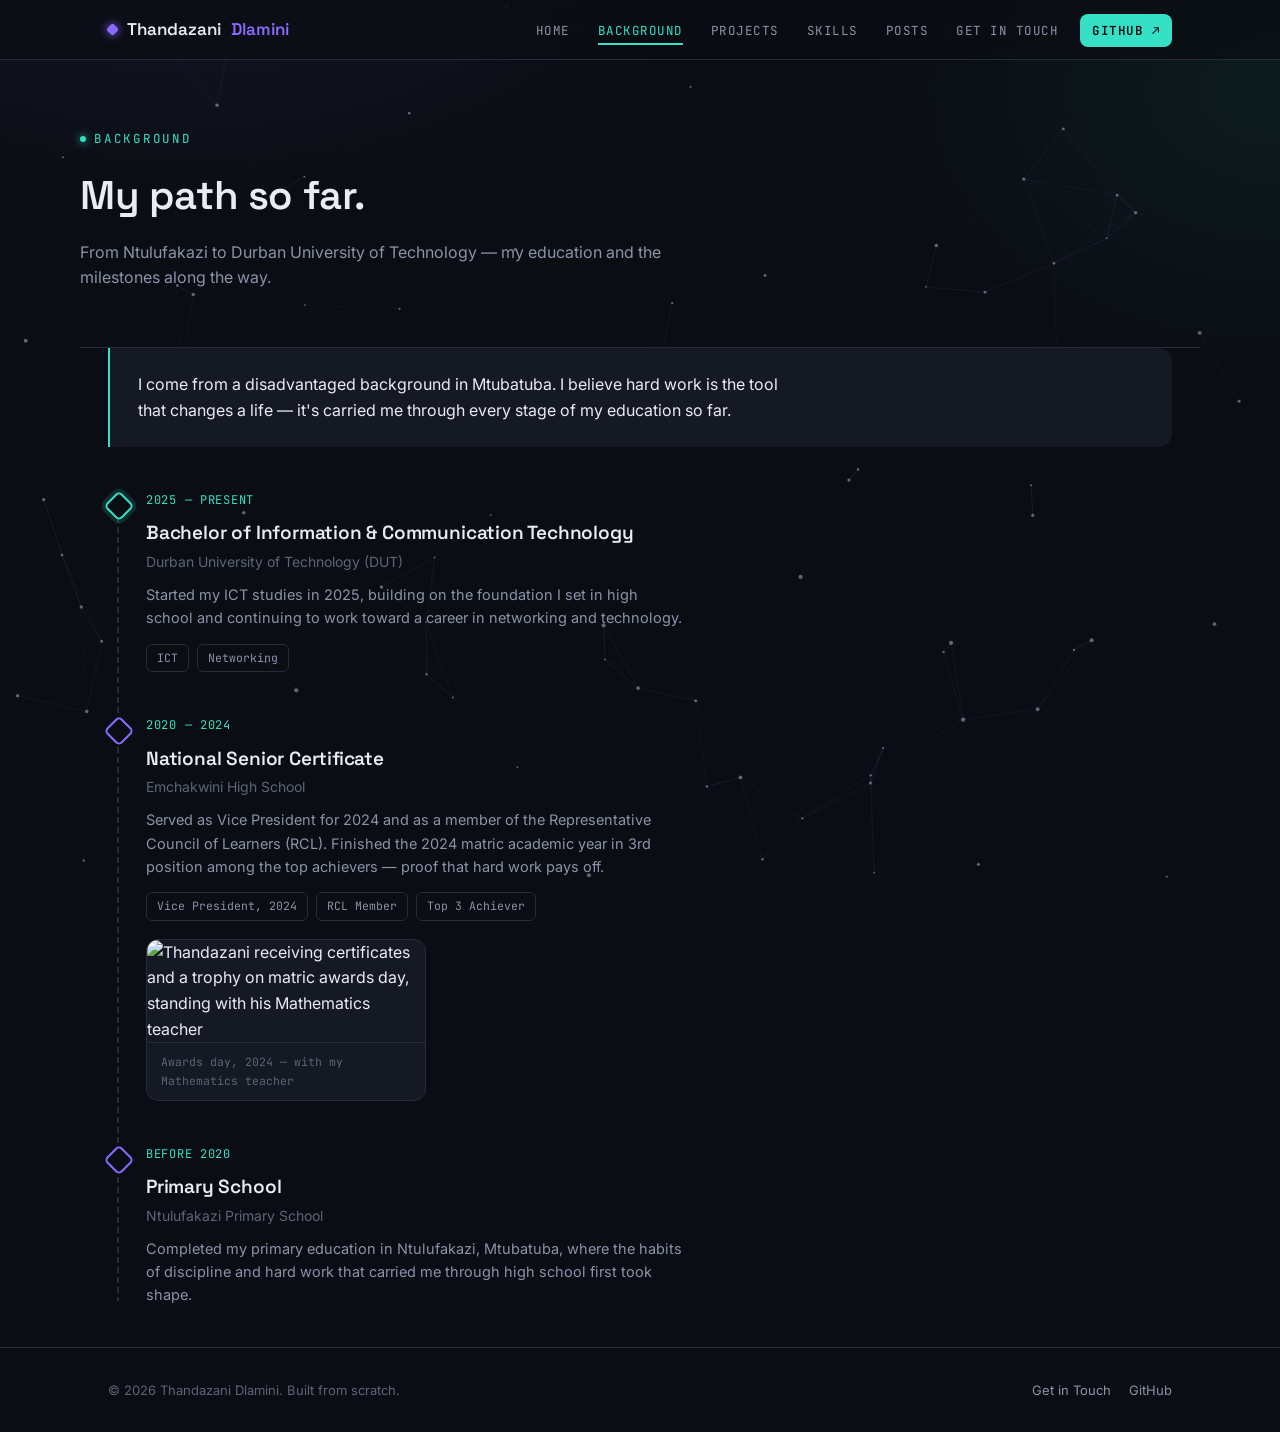
==== background.html @ 130a211c "Add files via upload" ====
<!DOCTYPE html>
<html lang="en">
<head>
<meta charset="UTF-8">
<meta name="viewport" content="width=device-width, initial-scale=1.0">
<title>Background — Thandazani Dlamini</title>
<link rel="preconnect" href="https://fonts.googleapis.com">
<link rel="preconnect" href="https://fonts.gstatic.com" crossorigin>
<link href="https://fonts.googleapis.com/css2?family=Space+Grotesk:wght@500;600;700&family=Inter:wght@400;500;600&family=JetBrains+Mono:wght@400;500&display=swap" rel="stylesheet">
<link rel="stylesheet" href="style.css">
</head>
<body>
<a href="#main" class="skip-link">Skip to content</a>
<canvas id="netbg" aria-hidden="true"></canvas>

<header class="site-header">
  <nav class="nav">
    <a href="index.html" class="brand"><span class="node-dot"></span>Thandazani <span class="accent">Dlamini</span></a>
    <button class="nav-toggle" aria-label="Toggle navigation" aria-expanded="false">☰</button>
    <ul class="nav-links">
      <li><a href="index.html" data-page="index.html">Home</a></li>
      <li><a href="background.html" data-page="background.html">Background</a></li>
      <li><a href="projects.html" data-page="projects.html">Projects</a></li>
      <li><a href="skills.html" data-page="skills.html">Skills</a></li>
      <li><a href="posts.html" data-page="posts.html">Posts</a></li>
      <li><a href="contact.html" data-page="contact.html">Get in Touch</a></li>
      <li><a href="https://github.com/Thandazani-tech" target="_blank" rel="noopener" class="github-btn">GitHub ↗</a></li>
    </ul>
  </nav>
</header>

<main id="main">
  <div class="wrap page-head">
    <span class="eyebrow">Background</span>
    <h1>My path so far.</h1>
    <p>From Ntulufakazi to Durban University of Technology — my education and the milestones along the way.</p>
  </div>

  <section class="wrap">

    <div class="callout">
      <p>I come from a disadvantaged background in Mtubatuba. I believe hard work is the tool that changes a life — it's carried me through every stage of my education so far.</p>
    </div>

    <div class="timeline">

      <div class="timeline-item is-current">
        <div class="timeline-period">2025 — Present</div>
        <h3>Bachelor of Information &amp; Communication Technology</h3>
        <div class="place">Durban University of Technology (DUT)</div>
        <p class="desc">Started my ICT studies in 2025, building on the foundation I set in high school and continuing to work toward a career in networking and technology.</p>
        <div class="tags">
          <span class="tag">ICT</span>
          <span class="tag">Networking</span>
        </div>
      </div>

      <div class="timeline-item">
        <div class="timeline-period">2020 — 2024</div>
        <h3>National Senior Certificate</h3>
        <div class="place">Emchakwini High School</div>
        <p class="desc">Served as Vice President for 2024 and as a member of the Representative Council of Learners (RCL). Finished the 2024 matric academic year in 3rd position among the top achievers — proof that hard work pays off.</p>
        <div class="tags">
          <span class="tag">Vice President, 2024</span>
          <span class="tag">RCL Member</span>
          <span class="tag">Top 3 Achiever</span>
        </div>
        <div class="timeline-media">
          <img src="assets/matric-awards-day.jpg" alt="Thandazani receiving certificates and a trophy on matric awards day, standing with his Mathematics teacher">
          <div class="caption">Awards day, 2024 — with my Mathematics teacher</div>
        </div>
      </div>

      <div class="timeline-item">
        <div class="timeline-period">Before 2020</div>
        <h3>Primary School</h3>
        <div class="place">Ntulufakazi Primary School</div>
        <p class="desc">Completed my primary education in Ntulufakazi, Mtubatuba, where the habits of discipline and hard work that carried me through high school first took shape.</p>
      </div>

    </div>
  </section>
</main>

<footer>
  <div class="wrap footer-inner">
    <p>© 2026 Thandazani Dlamini. Built from scratch.</p>
    <div class="footer-links">
      <a href="contact.html">Get in Touch</a>
      <a href="https://github.com/Thandazani-tech" target="_blank" rel="noopener">GitHub</a>
    </div>
  </div>
</footer>

<script src="script.js"></script>
</body>
</html>
---- style.css ----
/* ============================================================
   Thandazani Dlamini — Portfolio
   Design tokens
   ============================================================ */
:root{
  --bg: #0a0d13;
  --bg-alt: #10141d;
  --surface: #141924;
  --surface-2: #1a2130;
  --border: #232b3d;
  --text: #e9ecf3;
  --muted: #8b93a8;
  --muted-2: #5c6478;
  --violet: #8b6bff;
  --violet-dim: #6d51d6;
  --violet-soft: rgba(139,107,255,0.14);
  --cyan: #35e0c4;
  --cyan-soft: rgba(53,224,196,0.14);
  --font-display: 'Space Grotesk', sans-serif;
  --font-body: 'Inter', sans-serif;
  --font-mono: 'JetBrains Mono', monospace;
  --radius: 14px;
  --max: 1120px;
}

*{box-sizing:border-box;}
html{scroll-behavior:smooth;}
body{
  margin:0;
  background:var(--bg);
  color:var(--text);
  font-family:var(--font-body);
  line-height:1.6;
  -webkit-font-smoothing:antialiased;
}

::selection{ background:var(--violet-soft); color:var(--text); }

a{ color:inherit; text-decoration:none; }

img{ max-width:100%; display:block; }

.wrap{
  max-width:var(--max);
  margin:0 auto;
  padding:0 28px;
}

h1,h2,h3,h4{
  font-family:var(--font-display);
  font-weight:600;
  letter-spacing:-0.01em;
  margin:0;
}

.mono{ font-family:var(--font-mono); }

.eyebrow{
  font-family:var(--font-mono);
  font-size:12.5px;
  letter-spacing:0.14em;
  text-transform:uppercase;
  color:var(--cyan);
  display:inline-flex;
  align-items:center;
  gap:8px;
}
.eyebrow::before{
  content:"";
  width:6px; height:6px;
  border-radius:50%;
  background:var(--cyan);
  box-shadow:0 0 8px var(--cyan);
}

/* Visually-hidden util for a11y */
.vh{
  position:absolute; width:1px; height:1px;
  overflow:hidden; clip:rect(0 0 0 0); white-space:nowrap;
}

/* Skip link */
.skip-link{
  position:absolute; left:-999px; top:0;
  background:var(--violet); color:#fff;
  padding:10px 16px; border-radius:0 0 8px 0; z-index:200;
}
.skip-link:focus{ left:0; }

:focus-visible{
  outline:2px solid var(--cyan);
  outline-offset:3px;
  border-radius:4px;
}

/* ============================================================
   Background canvas (network graph)
   ============================================================ */
#netbg{
  position:fixed;
  inset:0;
  z-index:0;
  width:100%;
  height:100%;
  background:
    radial-gradient(ellipse 900px 500px at 15% -10%, rgba(139,107,255,0.10), transparent 60%),
    radial-gradient(ellipse 700px 500px at 100% 10%, rgba(53,224,196,0.07), transparent 60%),
    var(--bg);
}

/* ============================================================
   Nav
   ============================================================ */
.site-header{
  position:sticky; top:0; z-index:100;
  backdrop-filter: blur(14px);
  background:rgba(10,13,19,0.72);
  border-bottom:1px solid var(--border);
}
.nav{
  display:flex;
  align-items:center;
  justify-content:space-between;
  padding:16px 28px;
  max-width:var(--max);
  margin:0 auto;
  gap:20px;
}
.brand{
  display:flex; align-items:center; gap:10px;
  font-family:var(--font-display);
  font-weight:600;
  font-size:17px;
  white-space:nowrap;
}
.brand .node-dot{
  width:9px; height:9px; border-radius:2px;
  background:var(--violet);
  transform:rotate(45deg);
  box-shadow:0 0 10px var(--violet);
  flex-shrink:0;
}
.brand span.accent{ color:var(--violet); }

.nav-links{
  display:flex;
  align-items:center;
  gap:4px;
  list-style:none;
  margin:0; padding:0;
  flex-wrap:wrap;
}
.nav-links a{
  font-family:var(--font-mono);
  font-size:12.5px;
  letter-spacing:0.04em;
  text-transform:uppercase;
  color:var(--muted);
  padding:8px 12px;
  border-radius:8px;
  transition:color .18s ease, background .18s ease;
  position:relative;
}
.nav-links a:hover{ color:var(--text); background:var(--surface); }
.nav-links a.active{ color:var(--cyan); }
.nav-links a.active::after{
  content:"";
  position:absolute;
  left:12px; right:12px; bottom:2px;
  height:1.5px;
  background:var(--cyan);
}
.nav-links a.github-btn{
  color:var(--bg);
  background:var(--cyan);
  font-weight:600;
  margin-left:6px;
}
.nav-links a.github-btn:hover{ background:#4eeed4; color:var(--bg); }

.nav-toggle{
  display:none;
  background:none; border:1px solid var(--border);
  border-radius:8px;
  width:38px; height:38px;
  color:var(--text);
  cursor:pointer;
}

/* ============================================================
   Buttons
   ============================================================ */
.btn{
  display:inline-flex;
  align-items:center;
  gap:8px;
  font-family:var(--font-body);
  font-weight:600;
  font-size:14.5px;
  padding:13px 22px;
  border-radius:10px;
  border:1px solid transparent;
  cursor:pointer;
  transition:transform .15s ease, box-shadow .15s ease, background .15s ease, border-color .15s ease;
}
.btn:hover{ transform:translateY(-2px); }
.btn-primary{
  background:var(--violet);
  color:#fff;
  box-shadow:0 8px 24px -8px rgba(139,107,255,0.55);
}
.btn-primary:hover{ background:#9a7dff; }
.btn-ghost{
  background:transparent;
  border-color:var(--border);
  color:var(--text);
}
.btn-ghost:hover{ border-color:var(--cyan); color:var(--cyan); }
.btn-block{ width:100%; justify-content:center; }

/* ============================================================
   Page hero / section headers
   ============================================================ */
main{ position:relative; z-index:1; }

.page-head{
  padding:64px 0 40px;
  border-bottom:1px solid var(--border);
}
.page-head h1{ font-size:clamp(28px,4vw,40px); margin-top:14px; }
.page-head p{ color:var(--muted); max-width:60ch; margin-top:12px; font-size:16px; }

section{ padding:64px 0; }
.section-title{
  font-size:clamp(24px,3.4vw,32px);
  margin-top:12px;
}
.section-head{ margin-bottom:36px; }

/* ============================================================
   Hero (home)
   ============================================================ */
.hero{
  padding:72px 0 90px;
  display:grid;
  grid-template-columns: 1.15fr 0.85fr;
  gap:56px;
  align-items:center;
}
.hero-status{
  display:inline-flex;
  align-items:center;
  gap:8px;
  font-family:var(--font-mono);
  font-size:12px;
  letter-spacing:0.08em;
  color:var(--cyan);
  background:var(--cyan-soft);
  border:1px solid rgba(53,224,196,0.3);
  padding:6px 12px;
  border-radius:999px;
  margin-bottom:22px;
}
.hero-status .pulse{
  width:7px; height:7px; border-radius:50%;
  background:var(--cyan);
  animation:pulse 1.8s infinite;
}
@keyframes pulse{
  0%{ box-shadow:0 0 0 0 rgba(53,224,196,0.55); }
  70%{ box-shadow:0 0 0 8px rgba(53,224,196,0); }
  100%{ box-shadow:0 0 0 0 rgba(53,224,196,0); }
}

.hero h1{
  font-size:clamp(34px,5.2vw,58px);
  line-height:1.05;
}
.hero h1 .accent{ color:var(--violet); }
.hero .role{
  font-family:var(--font-mono);
  color:var(--cyan);
  font-size:15px;
  margin-top:18px;
  letter-spacing:0.03em;
}
.hero p.lede{
  color:var(--muted);
  font-size:17px;
  max-width:52ch;
  margin-top:18px;
}
.hero-actions{
  display:flex; gap:14px; margin-top:32px; flex-wrap:wrap;
}

.hero-photo-wrap{
  position:relative;
  display:flex;
  justify-content:center;
}
.hero-photo{
  position:relative;
  width:min(320px, 80vw);
  aspect-ratio: 3 / 4;
  border-radius: 32px;
  overflow:hidden;
  border:1px solid var(--border);
  background:var(--surface);
  box-shadow:0 30px 60px -20px rgba(0,0,0,0.6);
}
.hero-photo img{
  width:100%; height:100%; object-fit:cover;
  object-position: 50% 15%;
  filter:saturate(0.9) contrast(1.05) brightness(0.96);
}
.hero-photo::before{
  content:"";
  position:absolute; inset:0;
  background:linear-gradient(160deg, rgba(139,107,255,0.28), rgba(53,224,196,0.10) 55%, transparent 80%);
  mix-blend-mode:color;
  z-index:1;
}
.hero-photo::after{
  content:"";
  position:absolute; inset:0;
  background:linear-gradient(180deg, transparent 45%, rgba(10,13,19,0.85) 100%);
  z-index:1;
}
.hero-tag{
  position:absolute;
  bottom:16px; left:16px; right:16px;
  z-index:2;
  font-family:var(--font-mono);
  font-size:11.5px;
  color:#fff;
  display:flex;
  justify-content:space-between;
  letter-spacing:0.02em;
}
.hero-tag .ip{ color:var(--cyan); }

.node-ring{
  position:absolute;
  inset:-26px;
  z-index:-1;
  pointer-events:none;
}
.node-ring circle.orbit-path{ fill:none; stroke:var(--border); stroke-dasharray:2 6; }
.node-ring circle.node{ fill:var(--violet); }
.node-ring circle.node.c2{ fill:var(--cyan); }

/* ============================================================
   Cards
   ============================================================ */
.card{
  background:var(--surface);
  border:1px solid var(--border);
  border-radius:var(--radius);
  padding:26px;
}

.grid-3{ display:grid; grid-template-columns:repeat(3,1fr); gap:20px; }
.grid-2{ display:grid; grid-template-columns:repeat(2,1fr); gap:20px; }

.info-card{
  display:flex;
  gap:16px;
  align-items:flex-start;
}
.info-card .icon{
  width:42px; height:42px;
  border-radius:10px;
  background:var(--violet-soft);
  color:var(--violet);
  display:flex; align-items:center; justify-content:center;
  flex-shrink:0;
}
.info-card h3{ font-size:16px; margin-bottom:8px; }
.info-card p{ color:var(--muted); font-size:14.5px; margin:0; }

/* ============================================================
   Timeline (background page)
   ============================================================ */
.timeline{
  position:relative;
  padding-left:38px;
  margin-top:8px;
}
.timeline::before{
  content:"";
  position:absolute;
  left:9px; top:6px; bottom:6px;
  width:2px;
  background:repeating-linear-gradient(180deg, var(--border) 0 6px, transparent 6px 10px);
}
.timeline-item{
  position:relative;
  padding-bottom:44px;
}
.timeline-item:last-child{ padding-bottom:0; }
.timeline-item::before{
  content:"";
  position:absolute;
  left:-38px; top:4px;
  width:18px; height:18px;
  border-radius:5px;
  background:var(--bg);
  border:2px solid var(--violet);
  transform:rotate(45deg);
}
.timeline-item.is-current::before{
  border-color:var(--cyan);
  box-shadow:0 0 0 4px var(--cyan-soft);
}
.timeline-period{
  font-family:var(--font-mono);
  font-size:12px;
  color:var(--cyan);
  letter-spacing:0.06em;
  text-transform:uppercase;
}
.timeline-item h3{ font-size:19px; margin-top:8px; }
.timeline-item .place{ color:var(--muted-2); font-size:14px; margin-top:2px;}
.timeline-item p.desc{ color:var(--muted); margin-top:10px; font-size:14.5px; max-width:60ch; }
.timeline-item .tags{ display:flex; gap:8px; margin-top:14px; flex-wrap:wrap; }
.timeline-media{
  margin-top:18px;
  max-width:280px;
  border-radius:12px;
  overflow:hidden;
  border:1px solid var(--border);
  background:var(--surface);
}
.timeline-media img{ width:100%; display:block; }
.timeline-media .caption{
  padding:10px 14px;
  font-family:var(--font-mono);
  font-size:11.5px;
  color:var(--muted-2);
  border-top:1px solid var(--border);
}

.callout{
  border-left:2px solid var(--cyan);
  background:var(--surface);
  border-radius:0 var(--radius) var(--radius) 0;
  padding:24px 28px;
  margin-bottom:44px;
}
.callout p{ color:var(--text); font-size:16px; margin:0; max-width:65ch; }
.callout p + p{ margin-top:12px; color:var(--muted); font-size:14.5px; }
.tag{
  font-family:var(--font-mono);
  font-size:11.5px;
  color:var(--muted);
  border:1px solid var(--border);
  padding:4px 10px;
  border-radius:6px;
}

/* ============================================================
   Skills
   ============================================================ */
.skills-tabs{
  display:flex; gap:10px; margin-bottom:36px; flex-wrap:wrap;
}
.skills-tabs button{
  font-family:var(--font-mono);
  font-size:12.5px;
  letter-spacing:0.04em;
  text-transform:uppercase;
  background:var(--surface);
  border:1px solid var(--border);
  color:var(--muted);
  padding:9px 16px;
  border-radius:999px;
  cursor:pointer;
  transition:all .15s ease;
}
.skills-tabs button:hover{ color:var(--text); border-color:var(--cyan); }
.skills-tabs button.active{
  background:var(--violet);
  border-color:var(--violet);
  color:#fff;
}

.skill-group{ margin-bottom:40px; }
.skill-group-title{
  font-family:var(--font-mono);
  font-size:13px;
  color:var(--muted-2);
  text-transform:uppercase;
  letter-spacing:0.1em;
  margin-bottom:18px;
  padding-bottom:10px;
  border-bottom:1px solid var(--border);
}
.skill-row{ margin-bottom:20px; }
.skill-row:last-child{ margin-bottom:0; }
.skill-row-head{
  display:flex;
  justify-content:space-between;
  align-items:baseline;
  margin-bottom:8px;
}
.skill-name{ font-weight:600; font-size:15px; }
.skill-pct{ font-family:var(--font-mono); font-size:13px; color:var(--cyan); }
.skill-bar-track{
  height:7px;
  background:var(--surface-2);
  border-radius:999px;
  overflow:hidden;
  border:1px solid var(--border);
}
.skill-bar-fill{
  height:100%;
  width:0%;
  border-radius:999px;
  background:linear-gradient(90deg, var(--violet), var(--cyan));
  transition:width 1.1s cubic-bezier(.2,.8,.2,1);
}

/* ============================================================
   Projects
   ============================================================ */
.project-card{
  display:flex;
  flex-direction:column;
  height:100%;
}
.project-card .thumb{
  height:150px;
  border-radius:10px;
  background:
    linear-gradient(135deg, var(--violet-soft), var(--cyan-soft)),
    repeating-linear-gradient(45deg, rgba(255,255,255,0.02) 0 2px, transparent 2px 14px);
  border:1px solid var(--border);
  margin-bottom:20px;
  display:flex;
  align-items:center;
  justify-content:center;
  font-family:var(--font-mono);
  color:var(--muted-2);
  font-size:12px;
  letter-spacing:0.06em;
}
.project-card h3{ font-size:18px; }
.project-card p{ color:var(--muted); font-size:14.5px; margin-top:10px; flex-grow:1; }
.project-tags{ display:flex; gap:8px; flex-wrap:wrap; margin-top:16px; }
.project-links{ display:flex; gap:16px; margin-top:20px; }
.project-links a{
  font-family:var(--font-mono);
  font-size:12.5px;
  color:var(--text);
  display:inline-flex; align-items:center; gap:6px;
  border-bottom:1px solid var(--border);
  padding-bottom:2px;
}
.project-links a:hover{ color:var(--cyan); border-color:var(--cyan); }

/* ============================================================
   Posts
   ============================================================ */
.post-card{ display:flex; flex-direction:column; }
.post-date{ font-family:var(--font-mono); font-size:12px; color:var(--muted-2); }
.post-card h3{ font-size:19px; margin-top:10px; }
.post-card p{ color:var(--muted); font-size:14.5px; margin-top:10px; }
.post-card .read-more{
  margin-top:18px;
  font-family:var(--font-mono);
  font-size:12.5px;
  color:var(--violet);
}
.post-card .read-more:hover{ color:var(--cyan); }

/* ============================================================
   Contact
   ============================================================ */
.contact-grid{
  display:grid;
  grid-template-columns: 0.9fr 1.1fr;
  gap:40px;
  align-items:start;
}
.contact-item{
  display:flex;
  gap:16px;
  align-items:flex-start;
  padding:18px 0;
  border-bottom:1px solid var(--border);
}
.contact-item:last-child{ border-bottom:none; }
.contact-item .icon{
  width:40px; height:40px;
  border-radius:10px;
  background:var(--surface-2);
  border:1px solid var(--border);
  color:var(--cyan);
  display:flex; align-items:center; justify-content:center;
  flex-shrink:0;
}
.contact-item .label{
  font-family:var(--font-mono);
  font-size:11.5px;
  text-transform:uppercase;
  letter-spacing:0.08em;
  color:var(--muted-2);
}
.contact-item .value{ font-size:15.5px; margin-top:4px; }
.contact-item a.value:hover{ color:var(--cyan); }

.form-field{ margin-bottom:20px; }
.form-field label{
  display:block;
  font-family:var(--font-mono);
  font-size:12px;
  text-transform:uppercase;
  letter-spacing:0.06em;
  color:var(--muted);
  margin-bottom:8px;
}
.form-field input, .form-field textarea{
  width:100%;
  background:var(--surface-2);
  border:1px solid var(--border);
  border-radius:10px;
  padding:13px 14px;
  color:var(--text);
  font-family:var(--font-body);
  font-size:14.5px;
  resize:vertical;
}
.form-field input:focus, .form-field textarea:focus{
  outline:none;
  border-color:var(--cyan);
  box-shadow:0 0 0 3px var(--cyan-soft);
}
.form-note{
  font-size:13px;
  color:var(--muted-2);
  margin-top:14px;
}

/* ============================================================
   Footer
   ============================================================ */
footer{
  border-top:1px solid var(--border);
  padding:32px 0;
  margin-top:40px;
}
.footer-inner{
  display:flex;
  justify-content:space-between;
  align-items:center;
  flex-wrap:wrap;
  gap:14px;
}
.footer-inner p{ color:var(--muted-2); font-size:13px; margin:0; }
.footer-links{ display:flex; gap:18px; }
.footer-links a{ color:var(--muted); font-size:13px; }
.footer-links a:hover{ color:var(--cyan); }

/* ============================================================
   Responsive
   ============================================================ */
@media (max-width: 900px){
  .hero{ grid-template-columns:1fr; gap:48px; }
  .hero-photo-wrap{ order:-1; }
  .grid-3{ grid-template-columns:1fr 1fr; }
  .contact-grid{ grid-template-columns:1fr; }
}

@media (max-width: 700px){
  .nav-links{
    display:none;
    position:absolute;
    top:100%; left:0; right:0;
    flex-direction:column;
    align-items:stretch;
    background:var(--bg-alt);
    border-bottom:1px solid var(--border);
    padding:12px 20px 20px;
    gap:6px;
  }
  .nav-links.open{ display:flex; }
  .nav-links a{ padding:12px; }
  .nav-toggle{ display:block; }
  .grid-3, .grid-2{ grid-template-columns:1fr; }
  .wrap{ padding:0 20px; }
}

@media (prefers-reduced-motion: reduce){
  html{ scroll-behavior:auto; }
  .skill-bar-fill{ transition:none; }
  .hero-status .pulse{ animation:none; }
}
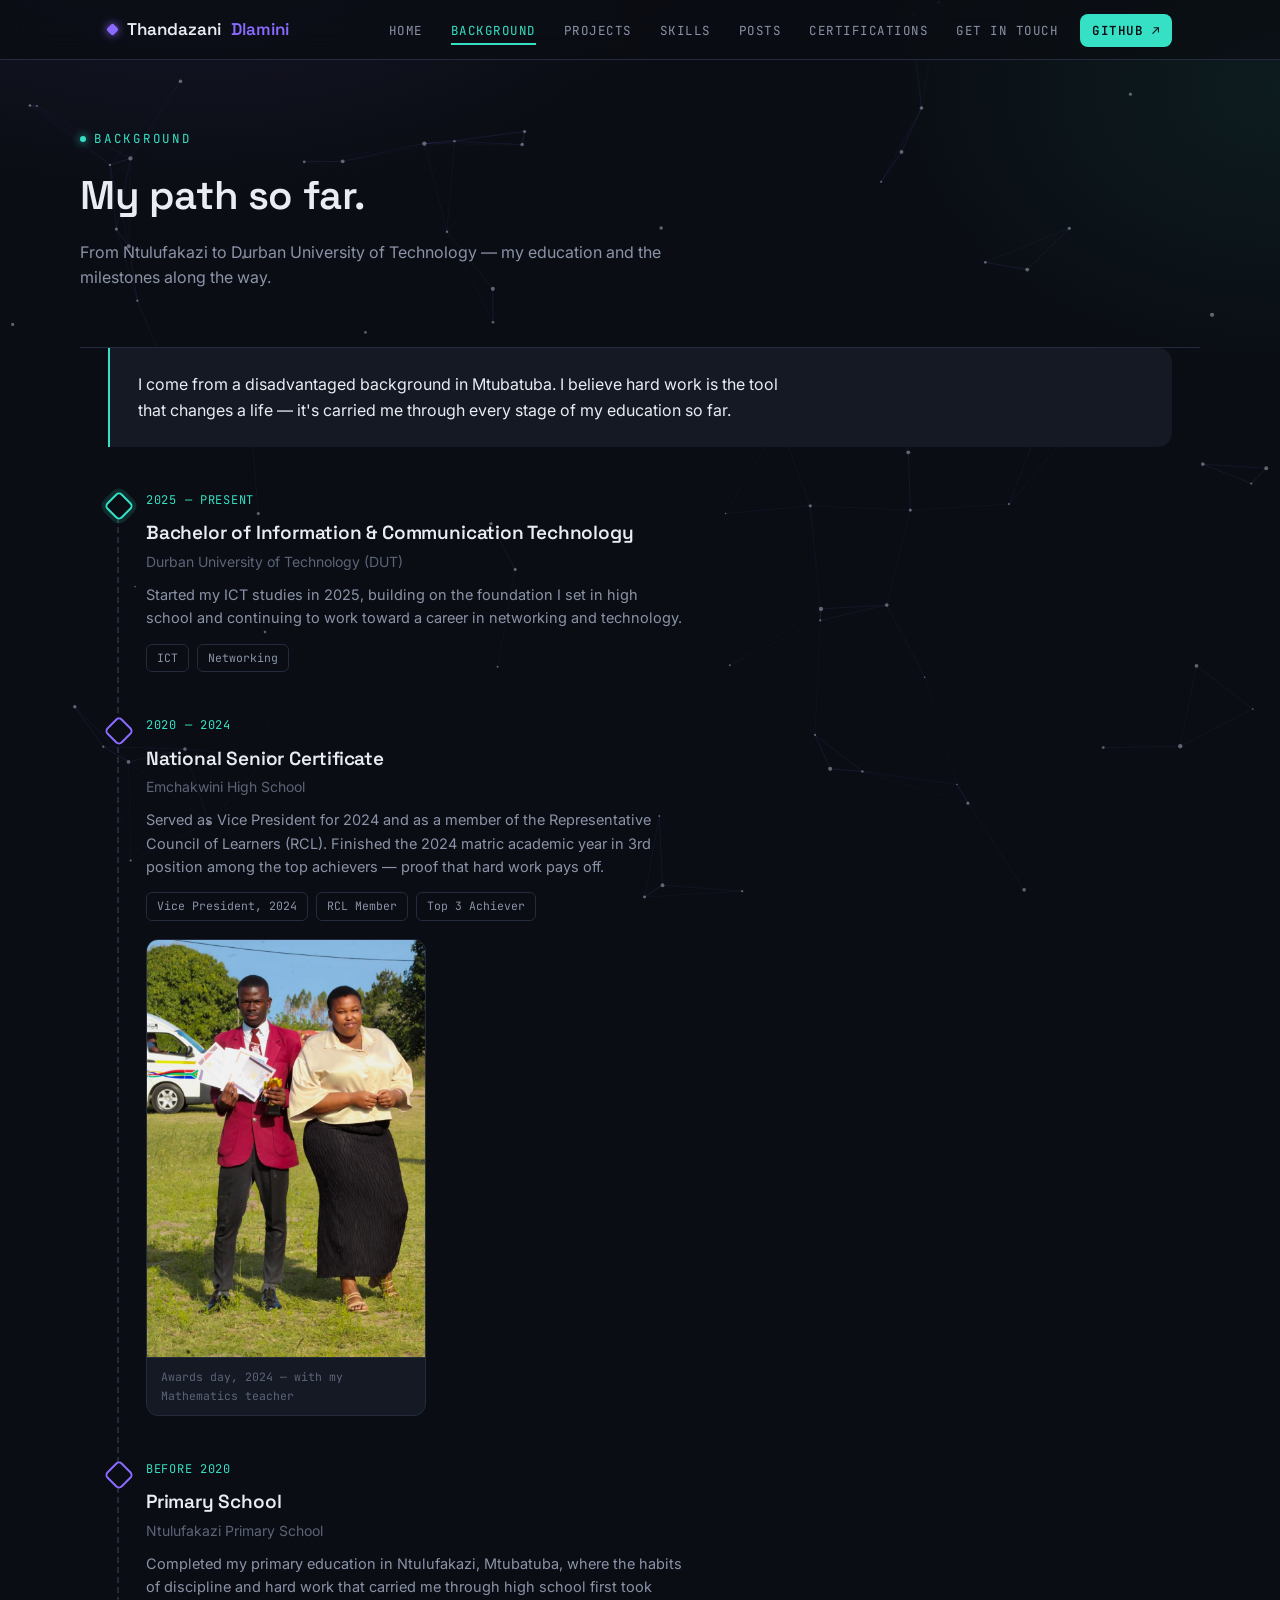
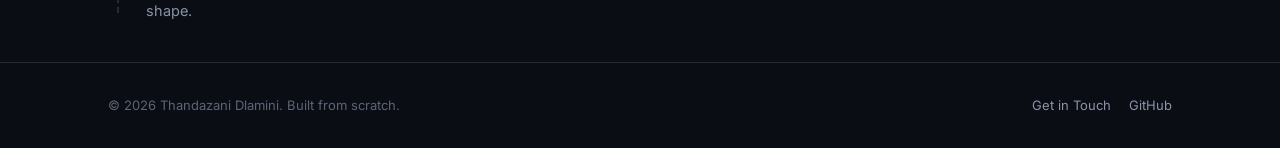
==== commit e38922e1: "Add files via upload" ====
--- a/background.html
+++ b/background.html
@@ -23,6 +23,7 @@
       <li><a href="projects.html" data-page="projects.html">Projects</a></li>
       <li><a href="skills.html" data-page="skills.html">Skills</a></li>
       <li><a href="posts.html" data-page="posts.html">Posts</a></li>
+      <li><a href="certifications.html" data-page="certifications.html">Certifications</a></li>
       <li><a href="contact.html" data-page="contact.html">Get in Touch</a></li>
       <li><a href="https://github.com/Thandazani-tech" target="_blank" rel="noopener" class="github-btn">GitHub ↗</a></li>
     </ul>
--- a/style.css
+++ b/style.css
@@ -563,6 +563,11 @@
    Posts
    ============================================================ */
 .post-card{ display:flex; flex-direction:column; }
+.post-thumb{
+  width:100%; aspect-ratio:4/3; object-fit:cover;
+  border-radius:10px; border:1px solid var(--border);
+  margin-bottom:18px;
+}
 .post-date{ font-family:var(--font-mono); font-size:12px; color:var(--muted-2); }
 .post-card h3{ font-size:19px; margin-top:10px; }
 .post-card p{ color:var(--muted); font-size:14.5px; margin-top:10px; }
@@ -640,6 +645,41 @@
   font-size:13px;
   color:var(--muted-2);
   margin-top:14px;
+}
+
+/* ============================================================
+   Certifications
+   ============================================================ */
+.cert-card{
+  display:grid;
+  grid-template-columns: 220px 1fr;
+  gap:32px;
+  align-items:start;
+  padding:32px;
+  margin-bottom:28px;
+}
+.cert-card .cert-media{
+  display:flex; flex-direction:column; gap:14px; align-items:center;
+}
+.cert-card .cert-media img.cert-doc{
+  width:100%; border-radius:10px; border:1px solid var(--border);
+  cursor:zoom-in;
+}
+.cert-card .cert-media img.cert-badge{
+  width:96px; height:96px;
+}
+.cert-card .cert-body h3{ font-size:20px; }
+.cert-card .cert-meta{
+  font-family:var(--font-mono); font-size:12px; color:var(--cyan);
+  letter-spacing:0.04em; text-transform:uppercase; margin-top:6px;
+}
+.cert-card .cert-body p.summary{ color:var(--muted); margin-top:14px; font-size:14.5px; max-width:65ch; }
+.cert-card .cert-body .tags{ display:flex; gap:8px; margin-top:16px; flex-wrap:wrap; }
+
+@media (max-width: 800px){
+  .cert-card{ grid-template-columns:1fr; }
+  .cert-card .cert-media{ flex-direction:row; }
+  .cert-card .cert-media img.cert-doc{ flex:1; }
 }
 
 /* ============================================================
